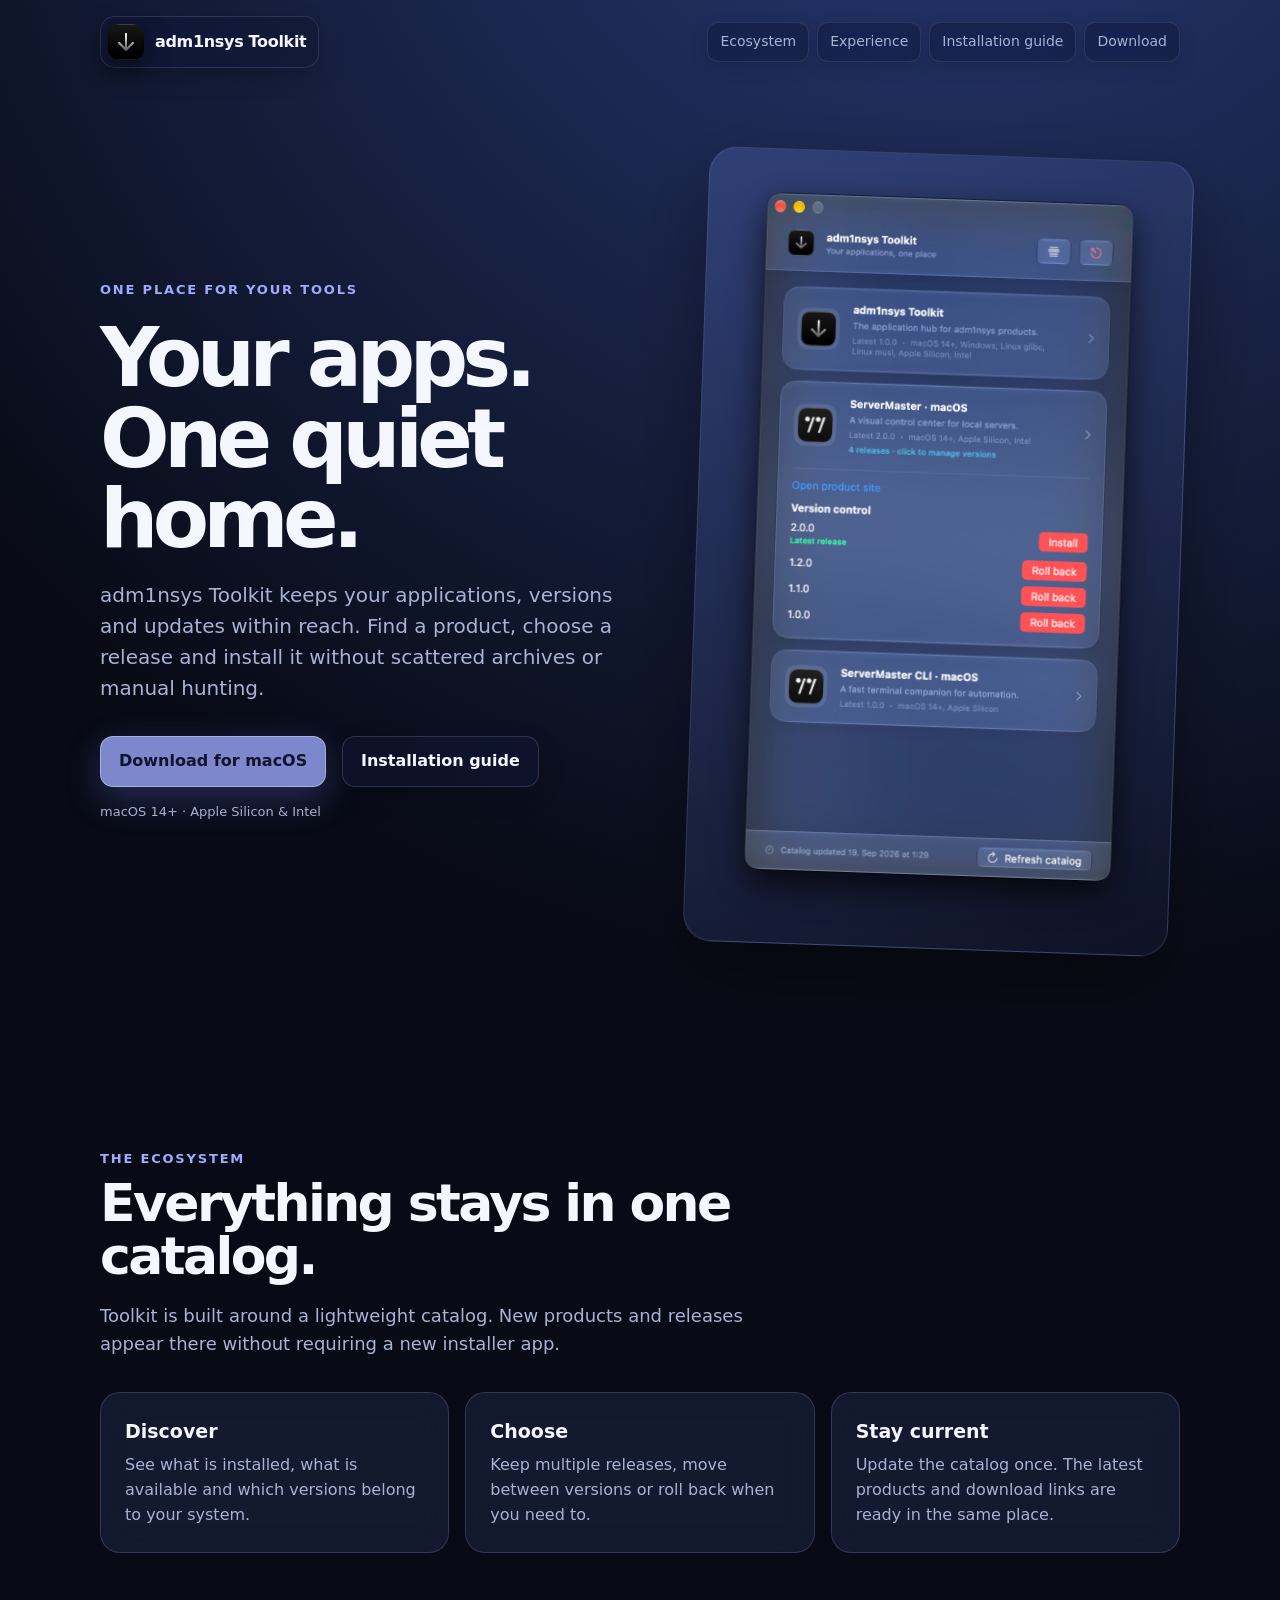
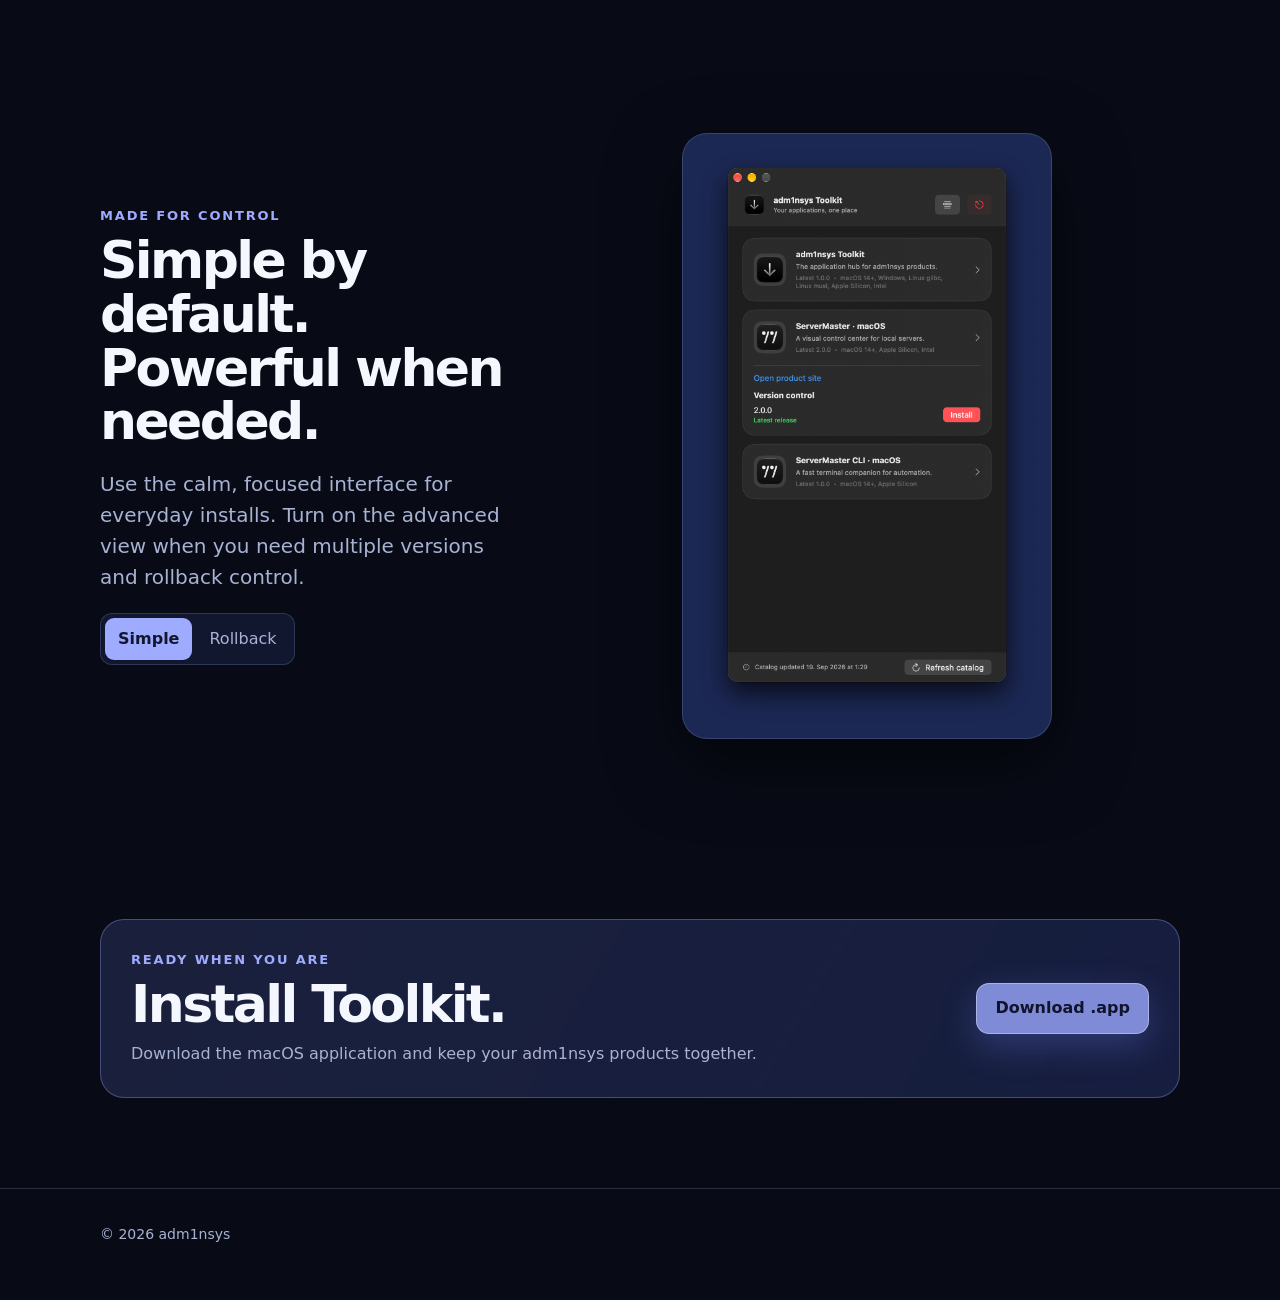
==== web/index.html @ e2509a9d "Add Toolkit app, catalog editor, and web experience" ====
<!doctype html>
<html lang="en">
<head>
  <meta charset="utf-8">
  <meta name="viewport" content="width=device-width, initial-scale=1">
  <meta name="description" content="adm1nsys Toolkit — one simple home for your applications.">
  <title>adm1nsys Toolkit</title>
  <link rel="icon" type="image/png" sizes="1024x1024" href="icon-iOS-Default-1024@1x.png">
  <link rel="stylesheet" href="styles.css">
</head>
<body>
  <header class="wrap">
    <nav class="nav" aria-label="Main navigation">
      <a class="brand" href="./"><span class="brand-mark" aria-hidden="true"></span><span>adm1nsys Toolkit</span></a>
      <div class="nav-links"><a href="#ecosystem">Ecosystem</a><a href="#experience">Experience</a><a href="gatekeeper.html">Installation guide</a><a href="#download">Download</a></div>
    </nav>
  </header>

  <main>
    <section class="wrap hero">
      <div>
        <div class="eyebrow">One place for your tools</div>
        <h1>Your apps.<br>One quiet home.</h1>
        <p class="lead">adm1nsys Toolkit keeps your applications, versions and updates within reach. Find a product, choose a release and install it without scattered archives or manual hunting.</p>
        <div class="actions"><a class="button" href="https://github.com/adm1nsys/ToolKit/releases/latest/download/adm1nsys-Toolkit.app.zip">Download for macOS</a><a class="button secondary" href="gatekeeper.html">Installation guide</a><span class="note">macOS 14+ · Apple Silicon &amp; Intel</span></div>
      </div>
      <div class="hero-card"><img src="screenshot2.png" alt="adm1nsys Toolkit with the modern glass interface"></div>
    </section>

    <section id="ecosystem" class="wrap">
      <div class="section-heading"><div class="eyebrow">The ecosystem</div><h2>Everything stays in one catalog.</h2><p>Toolkit is built around a lightweight catalog. New products and releases appear there without requiring a new installer app.</p></div>
      <div class="grid"><article class="card"><h3>Discover</h3><p>See what is installed, what is available and which versions belong to your system.</p></article><article class="card"><h3>Choose</h3><p>Keep multiple releases, move between versions or roll back when you need to.</p></article><article class="card"><h3>Stay current</h3><p>Update the catalog once. The latest products and download links are ready in the same place.</p></article></div>
    </section>

    <section id="experience" class="wrap compare">
      <div><div class="eyebrow">Made for control</div><h2>Simple by default.<br>Powerful when needed.</h2><p class="lead">Use the calm, focused interface for everyday installs. Turn on the advanced view when you need multiple versions and rollback control.</p><div class="toggle" role="tablist" aria-label="Interface preview"><button class="active" data-shot="simple" role="tab">Simple</button><button data-shot="advanced" role="tab">Rollback</button></div></div>
      <div><figure class="shot active" data-panel="simple"><img src="scrrenshot1.png" alt="Toolkit with background and glass effects disabled"></figure><figure class="shot" data-panel="advanced"><img src="screenshot2.png" alt="Toolkit with rollback version control enabled"></figure></div>
    </section>

    <section id="download" class="wrap"><div class="install"><div><div class="eyebrow">Ready when you are</div><h2>Install Toolkit.</h2><p>Download the macOS application and keep your adm1nsys products together.</p></div><a class="button" href="https://github.com/adm1nsys/ToolKit/releases/latest/download/adm1nsys-Toolkit.app.zip">Download .app</a></div></section>
  </main>
  <footer><div class="wrap"><span>© 2026 adm1nsys</span></div></footer>
  <script>document.querySelectorAll('[data-shot]').forEach(button => button.addEventListener('click', () => { document.querySelectorAll('[data-shot]').forEach(b => b.classList.toggle('active', b === button)); document.querySelectorAll('[data-panel]').forEach(panel => panel.classList.toggle('active', panel.dataset.panel === button.dataset.shot)); }));</script>
</body>
</html>
---- web/styles.css ----
:root {
  color-scheme: dark;
  --bg: #080b16;
  --panel: rgba(24, 31, 58, .72);
  --line: rgba(185, 201, 255, .18);
  --text: #f5f7ff;
  --muted: #a8b2d3;
  --accent: #9eabff;
  --accent-strong: #6f83ff;
}

* { box-sizing: border-box; }
html { scroll-behavior: smooth; }
body {
  margin: 0;
  min-width: 320px;
  background: radial-gradient(circle at 75% -10%, #293b79 0, transparent 38%), var(--bg);
  color: var(--text);
  font: 16px/1.55 Inter, ui-sans-serif, system-ui, -apple-system, BlinkMacSystemFont, sans-serif;
}
a { color: inherit; text-decoration: none; }
.wrap { width: min(1080px, calc(100% - 40px)); margin: auto; }
header { position: sticky; top: 0; z-index: 20; padding: 16px 0; }
.nav { display: flex; align-items: center; justify-content: space-between; }
.brand { display: flex; align-items: center; gap: 11px; padding: 7px 12px 7px 7px; border: 1px solid rgba(185, 201, 255, .16); border-radius: 15px; background: rgba(18, 24, 49, .58); box-shadow: 0 8px 25px #0003; backdrop-filter: blur(16px) saturate(140%); -webkit-backdrop-filter: blur(16px) saturate(140%); font-weight: 700; letter-spacing: -.02em; }
.brand-mark { width: 36px; height: 36px; border-radius: 11px; background: #050608 url('icon-iOS-Default-1024@1x.png') center/cover; box-shadow: 0 8px 24px #0008; }
.nav-links { display: flex; gap: 8px; color: var(--muted); font-size: 14px; }
.nav-links a { padding: 8px 12px; border: 1px solid rgba(185, 201, 255, .12); border-radius: 11px; background: rgba(18, 24, 49, .48); box-shadow: 0 6px 18px #0002; backdrop-filter: blur(14px) saturate(140%); -webkit-backdrop-filter: blur(14px) saturate(140%); transition: color .2s, background .2s, transform .2s; }
.nav-links a:hover { color: var(--text); background: rgba(52, 65, 116, .65); transform: translateY(-1px); }
.hero { display: grid; grid-template-columns: 1.05fr .95fr; gap: 60px; align-items: center; min-height: 650px; padding: 70px 0 110px; }
.eyebrow { color: var(--accent); font-size: 13px; letter-spacing: .14em; text-transform: uppercase; font-weight: 700; }
h1 { max-width: 680px; margin: 18px 0; font-size: clamp(46px, 7vw, 82px); line-height: .98; letter-spacing: -.07em; }
.lead { max-width: 560px; color: var(--muted); font-size: 20px; }
.actions { display: flex; align-items: center; gap: 16px; margin-top: 32px; flex-wrap: wrap; }
.button { display: inline-flex; align-items: center; justify-content: center; border-radius: 13px; padding: 12px 18px; background: rgba(158, 171, 255, .78); color: #10152d; font-weight: 750; box-shadow: 0 12px 35px #7184ff45; border: 1px solid rgba(255,255,255,.34); backdrop-filter: blur(14px) saturate(140%); -webkit-backdrop-filter: blur(14px) saturate(140%); transition: transform .2s, background .2s; }
.button:hover { background: #c1c9ff; transform: translateY(-2px); }
.button.secondary { background: rgba(18, 24, 49, .58); color: var(--text); border: 1px solid var(--line); box-shadow: 0 8px 25px #0003; }
.note { color: var(--muted); font-size: 13px; }
.hero-card { border: 1px solid var(--line); border-radius: 28px; padding: 13px; background: linear-gradient(145deg, #3c4e8d99, #11172f88); box-shadow: 0 30px 80px #0006; transform: rotate(2deg); }
.hero-card img { display: block; width: 100%; border-radius: 19px; }
section { padding: 90px 0; }
.section-heading { max-width: 680px; margin-bottom: 34px; }
h2 { margin: 8px 0 10px; font-size: clamp(30px, 5vw, 52px); line-height: 1.03; letter-spacing: -.05em; }
.section-heading p { color: var(--muted); font-size: 18px; }
.grid { display: grid; grid-template-columns: repeat(3, 1fr); gap: 16px; }
.card { padding: 24px; border: 1px solid var(--line); border-radius: 20px; background: var(--panel); backdrop-filter: blur(18px); }
.card h3 { margin: 0 0 7px; font-size: 19px; }
.card p { margin: 0; color: var(--muted); }
.install { display: grid; grid-template-columns: 1fr auto; align-items: center; gap: 25px; padding: 30px; border: 1px solid #9eabff55; border-radius: 24px; background: linear-gradient(120deg, #6576d433, #202b5c99); }
.install p { margin: 5px 0 0; color: var(--muted); }
.compare { display: grid; grid-template-columns: .8fr 1.2fr; gap: 35px; align-items: center; }
.toggle { display: inline-flex; gap: 4px; padding: 4px; border-radius: 12px; background: #10172f; border: 1px solid var(--line); }
.toggle button { border: 0; border-radius: 9px; padding: 9px 13px; color: var(--muted); background: transparent; cursor: pointer; font: inherit; }
.toggle button.active { background: var(--accent); color: #12172d; font-weight: 700; }
.shot { display: none; max-width: 370px; margin: auto; padding: 10px; border: 1px solid var(--line); border-radius: 25px; background: #1c2854; box-shadow: 0 24px 70px #0008; }
.shot.active { display: block; animation: fade .35s ease; }
.shot img { display: block; width: 100%; border-radius: 17px; }
footer { padding: 35px 0 55px; color: var(--muted); font-size: 14px; border-top: 1px solid var(--line); }
.not-found { min-height: 100vh; display: grid; place-items: center; text-align: center; }
.not-found h1 { font-size: clamp(70px, 16vw, 150px); margin: 0; }
.guide-hero { padding: 80px 0 55px; max-width: 760px; }
.steps { display: grid; gap: 22px; padding-bottom: 90px; }
.step { display: grid; grid-template-columns: 72px minmax(0, 1fr); gap: 22px; align-items: start; padding: 25px; border: 1px solid var(--line); border-radius: 22px; background: var(--panel); }
.step-number { display: grid; place-items: center; width: 52px; height: 52px; border-radius: 16px; background: var(--accent); color: #10152d; font-weight: 800; font-size: 20px; }
.step h2 { margin: 0 0 8px; font-size: 25px; letter-spacing: -.03em; }
.step p { margin: 0 0 17px; color: var(--muted); }
.step img { display: block; width: min(100%, 620px); max-height: 650px; object-fit: contain; object-position: left top; border-radius: 14px; border: 1px solid var(--line); background: #0b0d15; }
.security-note { display: flex; gap: 14px; align-items: flex-start; margin-top: 24px; padding: 18px; border-left: 3px solid var(--accent); border-radius: 8px; background: #7184ff14; color: var(--muted); }
.security-note strong { color: var(--text); }
@media (max-width: 760px) { .step { grid-template-columns: 1fr; } .step-number { width: 42px; height: 42px; } }
@keyframes fade { from { opacity: 0; transform: translateY(8px); } to { opacity: 1; transform: none; } }
@media (max-width: 760px) { .hero, .compare { grid-template-columns: 1fr; } .hero { padding-top: 45px; } .hero-card { max-width: 430px; margin: auto; } .grid { grid-template-columns: 1fr; } .install { grid-template-columns: 1fr; } .nav-links { display: none; } }
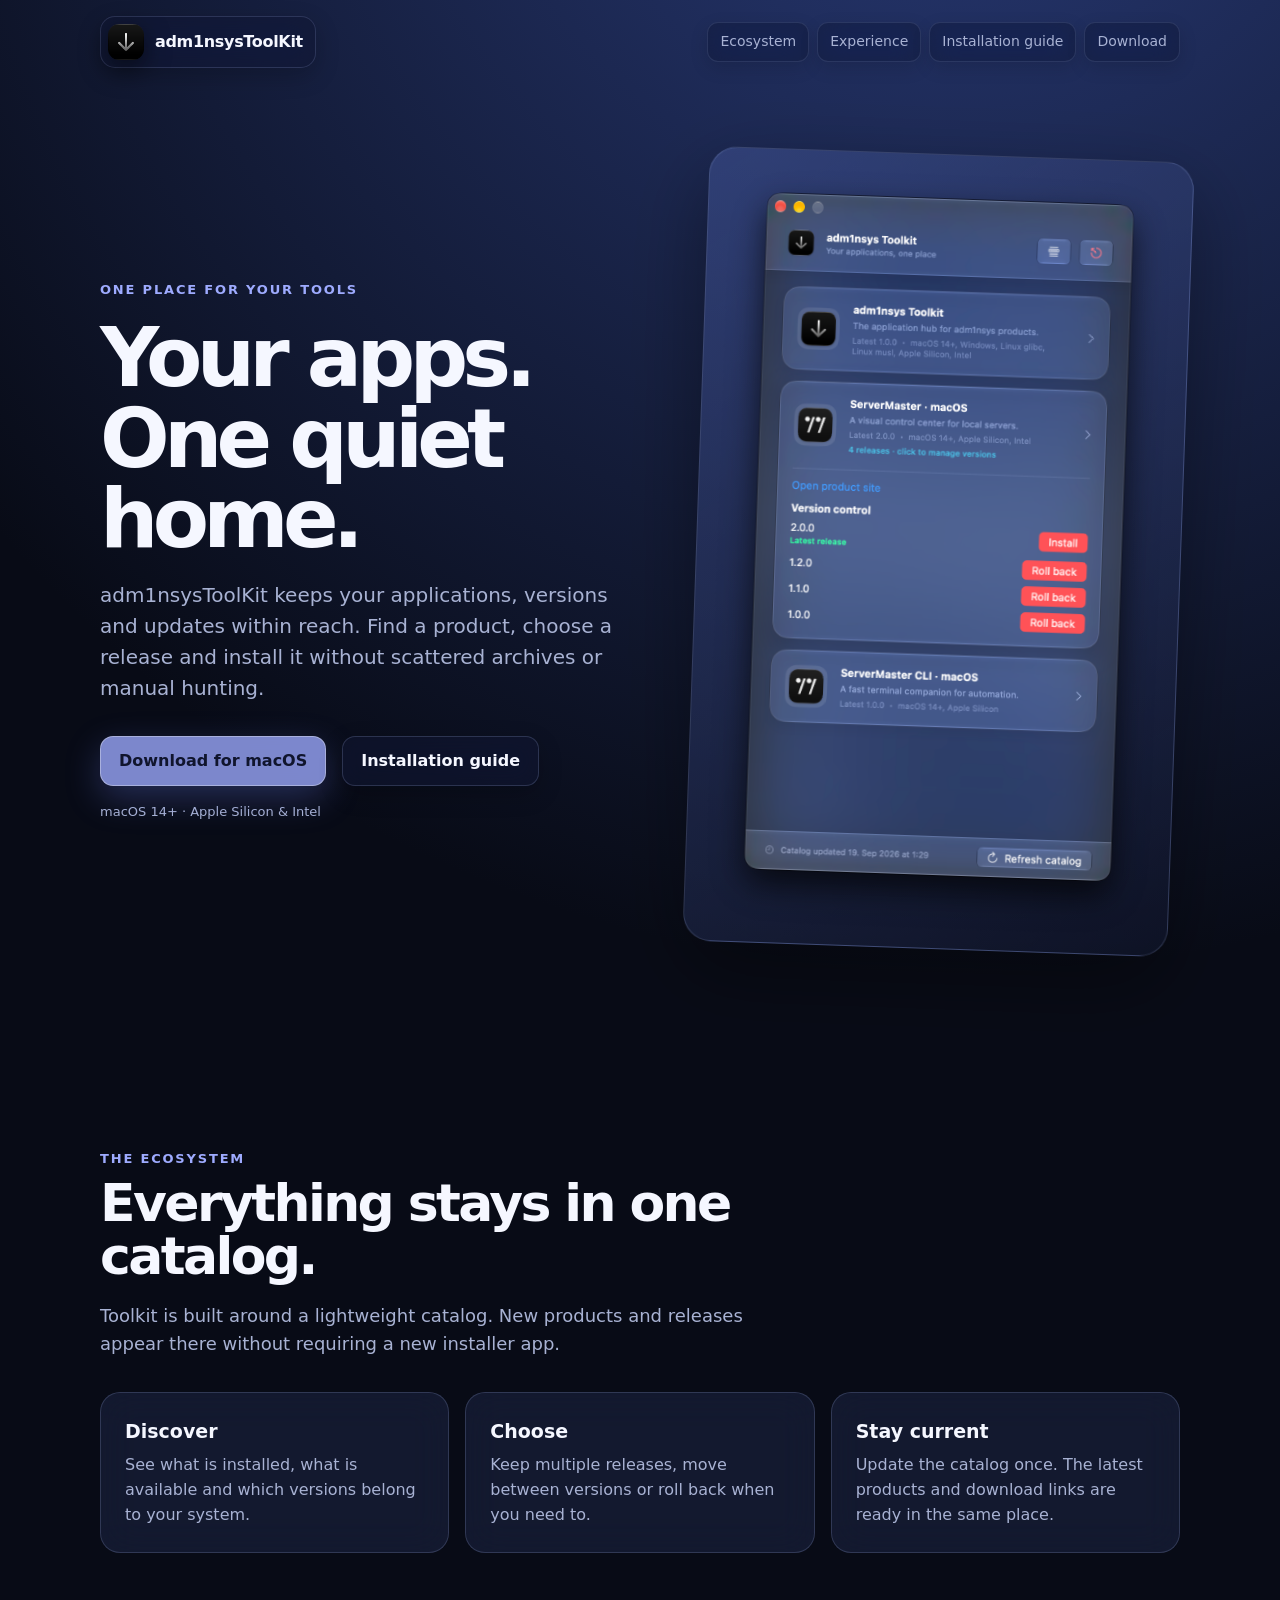
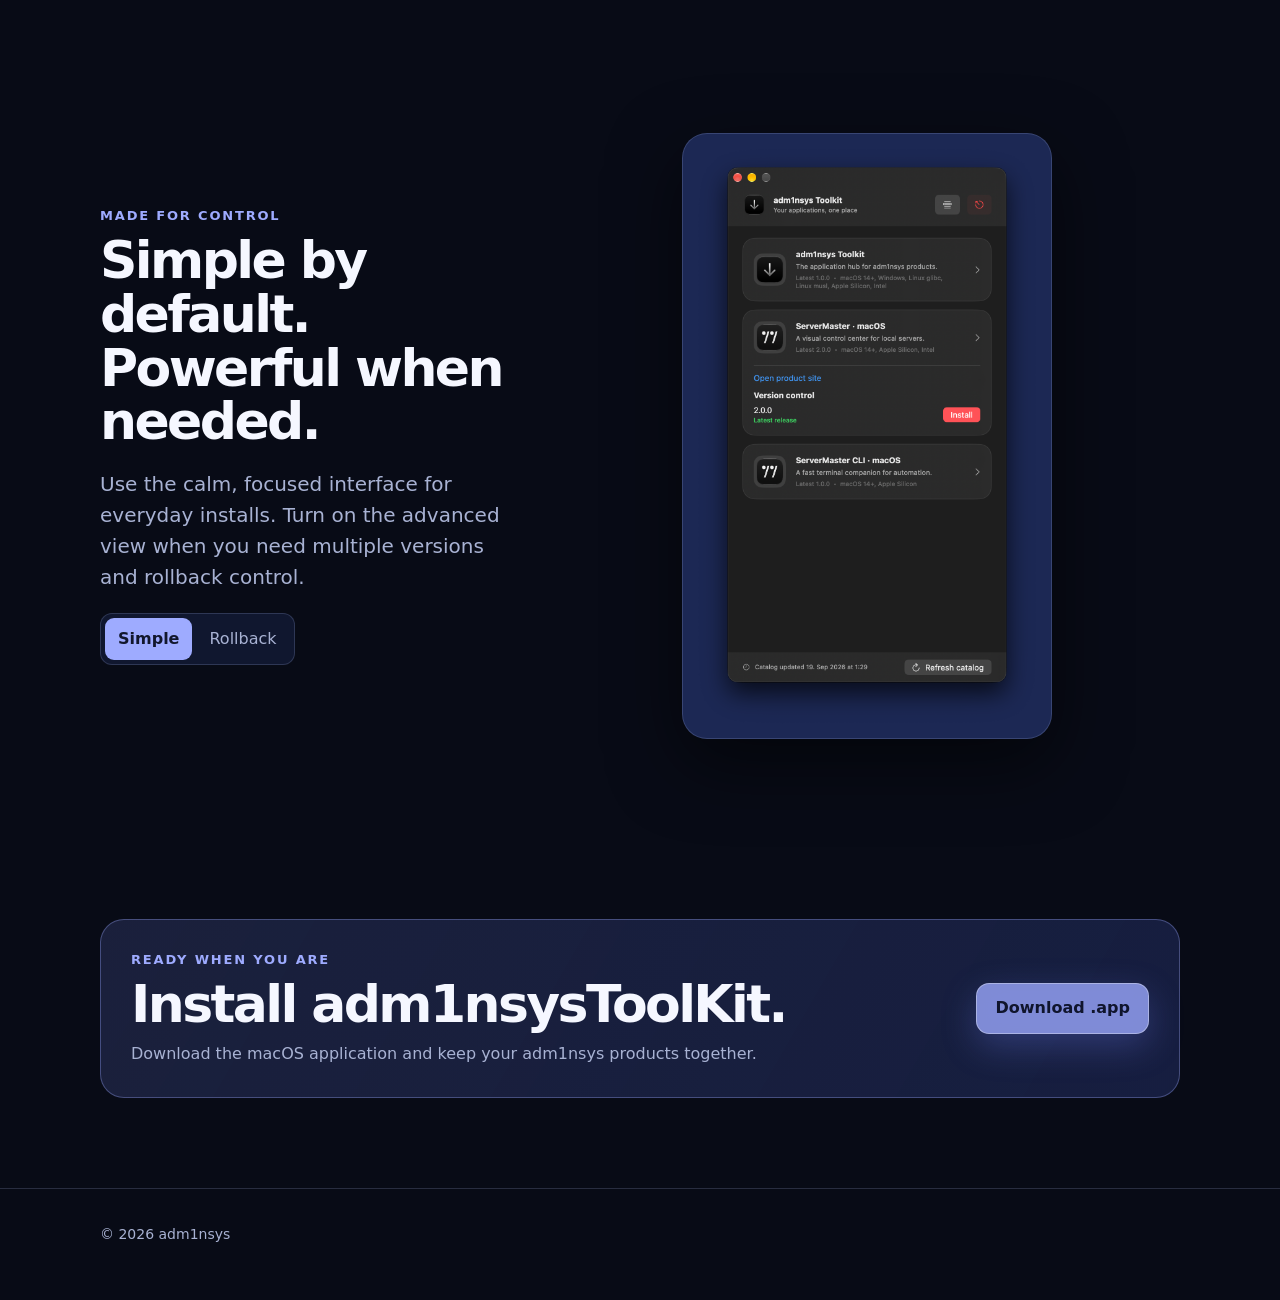
==== commit 09538477: "Update Toolkit branding and macOS download link" ====
--- a/web/index.html
+++ b/web/index.html
@@ -3,15 +3,15 @@
 <head>
   <meta charset="utf-8">
   <meta name="viewport" content="width=device-width, initial-scale=1">
-  <meta name="description" content="adm1nsys Toolkit — one simple home for your applications.">
-  <title>adm1nsys Toolkit</title>
+  <meta name="description" content="adm1nsysToolKit — one simple home for your applications.">
+  <title>adm1nsysToolKit</title>
   <link rel="icon" type="image/png" sizes="1024x1024" href="icon-iOS-Default-1024@1x.png">
   <link rel="stylesheet" href="styles.css">
 </head>
 <body>
   <header class="wrap">
     <nav class="nav" aria-label="Main navigation">
-      <a class="brand" href="./"><span class="brand-mark" aria-hidden="true"></span><span>adm1nsys Toolkit</span></a>
+      <a class="brand" href="./"><span class="brand-mark" aria-hidden="true"></span><span>adm1nsysToolKit</span></a>
       <div class="nav-links"><a href="#ecosystem">Ecosystem</a><a href="#experience">Experience</a><a href="gatekeeper.html">Installation guide</a><a href="#download">Download</a></div>
     </nav>
   </header>
@@ -21,8 +21,8 @@
       <div>
         <div class="eyebrow">One place for your tools</div>
         <h1>Your apps.<br>One quiet home.</h1>
-        <p class="lead">adm1nsys Toolkit keeps your applications, versions and updates within reach. Find a product, choose a release and install it without scattered archives or manual hunting.</p>
-        <div class="actions"><a class="button" href="https://github.com/adm1nsys/ToolKit/releases/latest/download/adm1nsys-Toolkit.app.zip">Download for macOS</a><a class="button secondary" href="gatekeeper.html">Installation guide</a><span class="note">macOS 14+ · Apple Silicon &amp; Intel</span></div>
+        <p class="lead">adm1nsysToolKit keeps your applications, versions and updates within reach. Find a product, choose a release and install it without scattered archives or manual hunting.</p>
+        <div class="actions"><a class="button" href="https://github.com/adm1nsys/ToolKit/releases/download/toolkit-v1.0.0-macos/Adm1nsysToolkit.app.zip">Download for macOS</a><a class="button secondary" href="gatekeeper.html">Installation guide</a><span class="note">macOS 14+ · Apple Silicon &amp; Intel</span></div>
       </div>
       <div class="hero-card"><img src="screenshot2.png" alt="adm1nsys Toolkit with the modern glass interface"></div>
     </section>
@@ -37,7 +37,7 @@
       <div><figure class="shot active" data-panel="simple"><img src="scrrenshot1.png" alt="Toolkit with background and glass effects disabled"></figure><figure class="shot" data-panel="advanced"><img src="screenshot2.png" alt="Toolkit with rollback version control enabled"></figure></div>
     </section>
 
-    <section id="download" class="wrap"><div class="install"><div><div class="eyebrow">Ready when you are</div><h2>Install Toolkit.</h2><p>Download the macOS application and keep your adm1nsys products together.</p></div><a class="button" href="https://github.com/adm1nsys/ToolKit/releases/latest/download/adm1nsys-Toolkit.app.zip">Download .app</a></div></section>
+    <section id="download" class="wrap"><div class="install"><div><div class="eyebrow">Ready when you are</div><h2>Install adm1nsysToolKit.</h2><p>Download the macOS application and keep your adm1nsys products together.</p></div><a class="button" href="https://github.com/adm1nsys/ToolKit/releases/download/toolkit-v1.0.0-macos/Adm1nsysToolkit.app.zip">Download .app</a></div></section>
   </main>
   <footer><div class="wrap"><span>© 2026 adm1nsys</span></div></footer>
   <script>document.querySelectorAll('[data-shot]').forEach(button => button.addEventListener('click', () => { document.querySelectorAll('[data-shot]').forEach(b => b.classList.toggle('active', b === button)); document.querySelectorAll('[data-panel]').forEach(panel => panel.classList.toggle('active', panel.dataset.panel === button.dataset.shot)); }));</script>
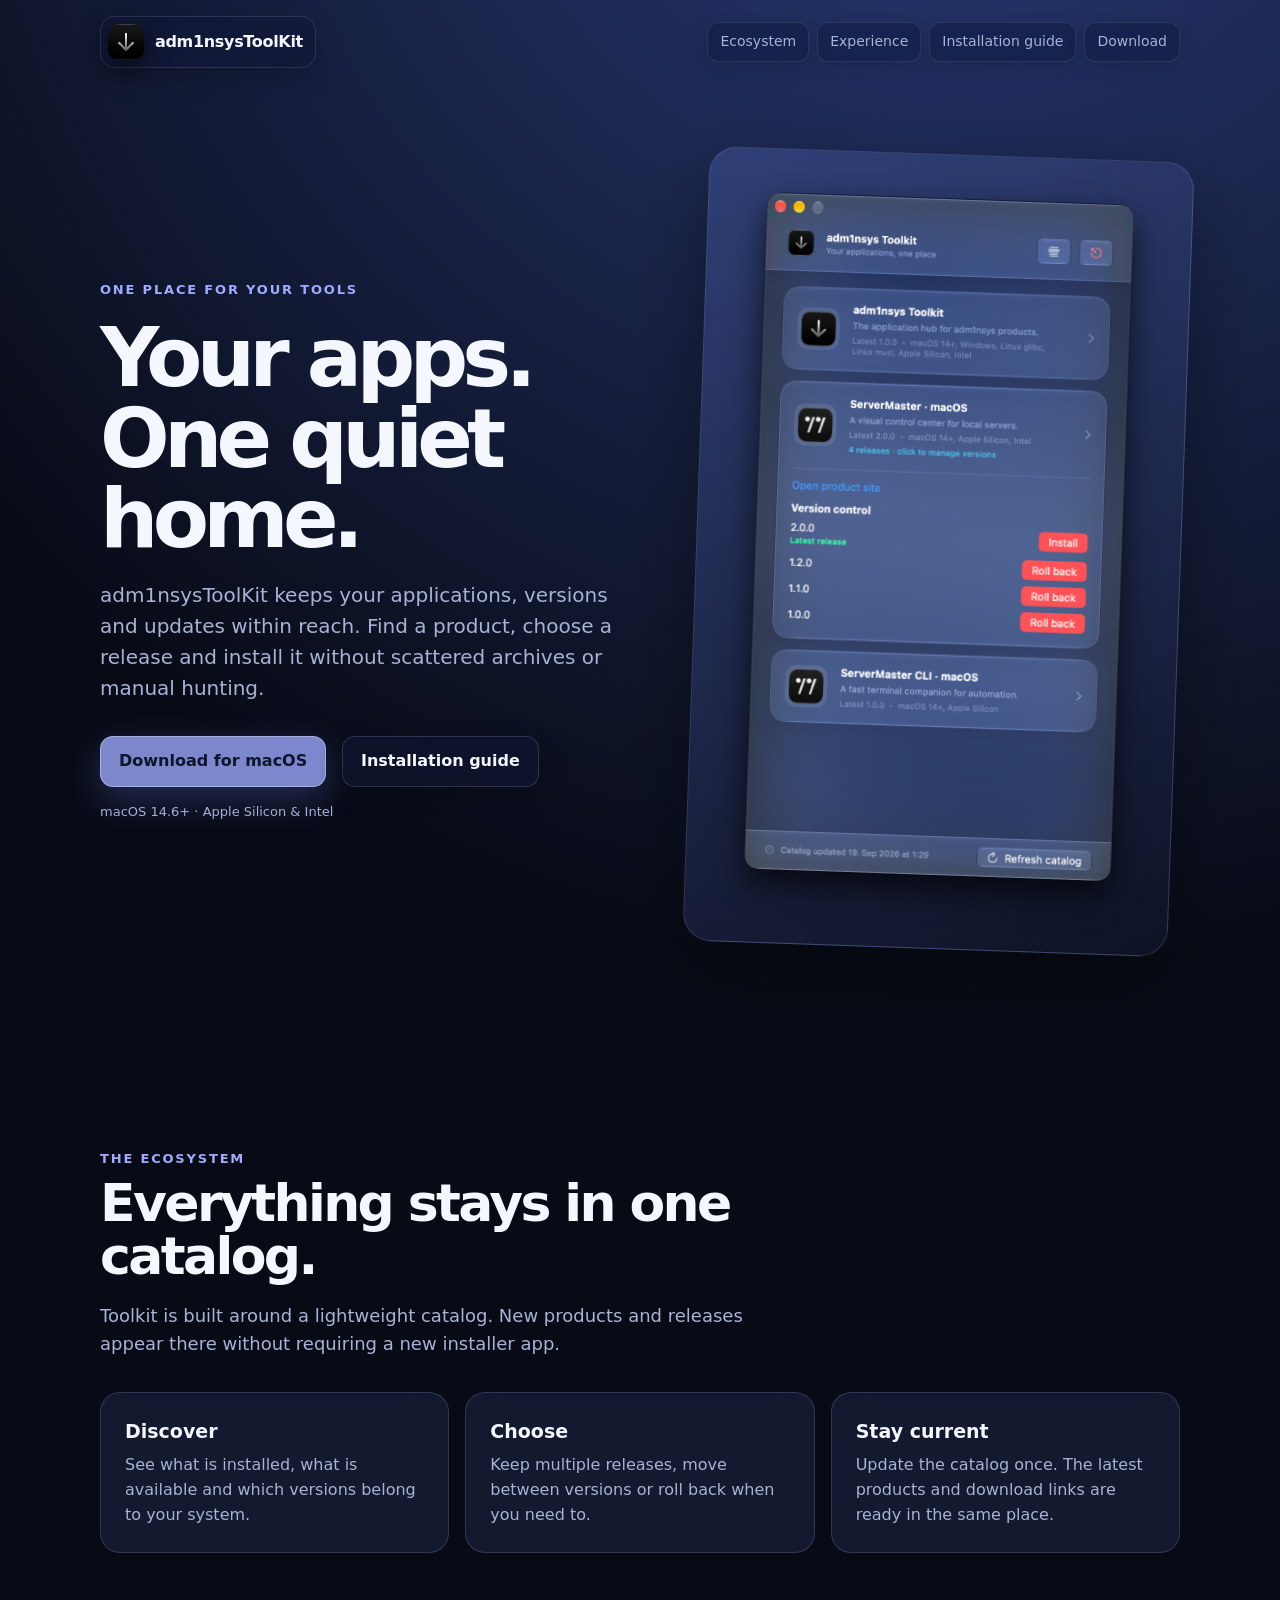
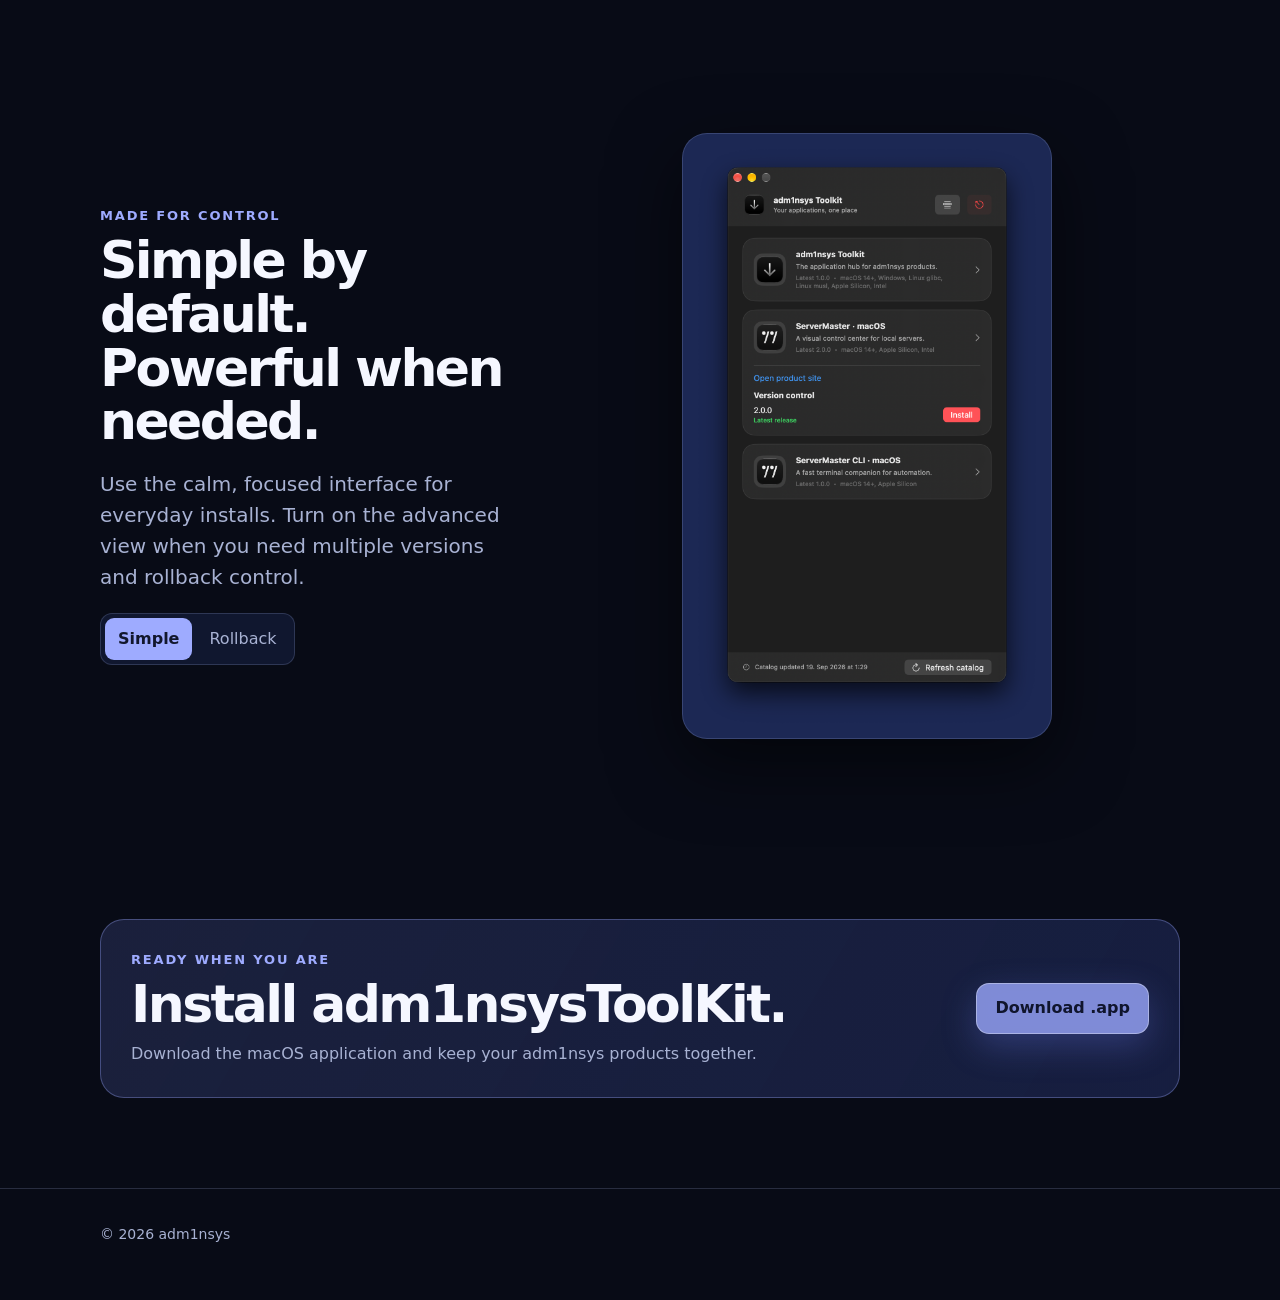
==== commit 7bca9685: "Version 1.0.1, GPL-3.0 license, project page and README in the shared style; site downloads the late" ====
--- a/web/index.html
+++ b/web/index.html
@@ -22,7 +22,7 @@
         <div class="eyebrow">One place for your tools</div>
         <h1>Your apps.<br>One quiet home.</h1>
         <p class="lead">adm1nsysToolKit keeps your applications, versions and updates within reach. Find a product, choose a release and install it without scattered archives or manual hunting.</p>
-        <div class="actions"><a class="button" href="https://github.com/adm1nsys/ToolKit/releases/download/toolkit-v1.0.0-macos/Adm1nsysToolkit.app.zip">Download for macOS</a><a class="button secondary" href="gatekeeper.html">Installation guide</a><span class="note">macOS 14+ · Apple Silicon &amp; Intel</span></div>
+        <div class="actions"><a class="button" href="https://github.com/adm1nsys/ToolKit/releases/latest/download/Adm1nsysToolkit.app.zip">Download for macOS</a><a class="button secondary" href="gatekeeper.html">Installation guide</a><span class="note">macOS 14.6+ · Apple Silicon &amp; Intel</span></div>
       </div>
       <div class="hero-card"><img src="screenshot2.png" alt="adm1nsys Toolkit with the modern glass interface"></div>
     </section>
@@ -37,7 +37,7 @@
       <div><figure class="shot active" data-panel="simple"><img src="scrrenshot1.png" alt="Toolkit with background and glass effects disabled"></figure><figure class="shot" data-panel="advanced"><img src="screenshot2.png" alt="Toolkit with rollback version control enabled"></figure></div>
     </section>
 
-    <section id="download" class="wrap"><div class="install"><div><div class="eyebrow">Ready when you are</div><h2>Install adm1nsysToolKit.</h2><p>Download the macOS application and keep your adm1nsys products together.</p></div><a class="button" href="https://github.com/adm1nsys/ToolKit/releases/download/toolkit-v1.0.0-macos/Adm1nsysToolkit.app.zip">Download .app</a></div></section>
+    <section id="download" class="wrap"><div class="install"><div><div class="eyebrow">Ready when you are</div><h2>Install adm1nsysToolKit.</h2><p>Download the macOS application and keep your adm1nsys products together.</p></div><a class="button" href="https://github.com/adm1nsys/ToolKit/releases/latest/download/Adm1nsysToolkit.app.zip">Download .app</a></div></section>
   </main>
   <footer><div class="wrap"><span>© 2026 adm1nsys</span></div></footer>
   <script>document.querySelectorAll('[data-shot]').forEach(button => button.addEventListener('click', () => { document.querySelectorAll('[data-shot]').forEach(b => b.classList.toggle('active', b === button)); document.querySelectorAll('[data-panel]').forEach(panel => panel.classList.toggle('active', panel.dataset.panel === button.dataset.shot)); }));</script>
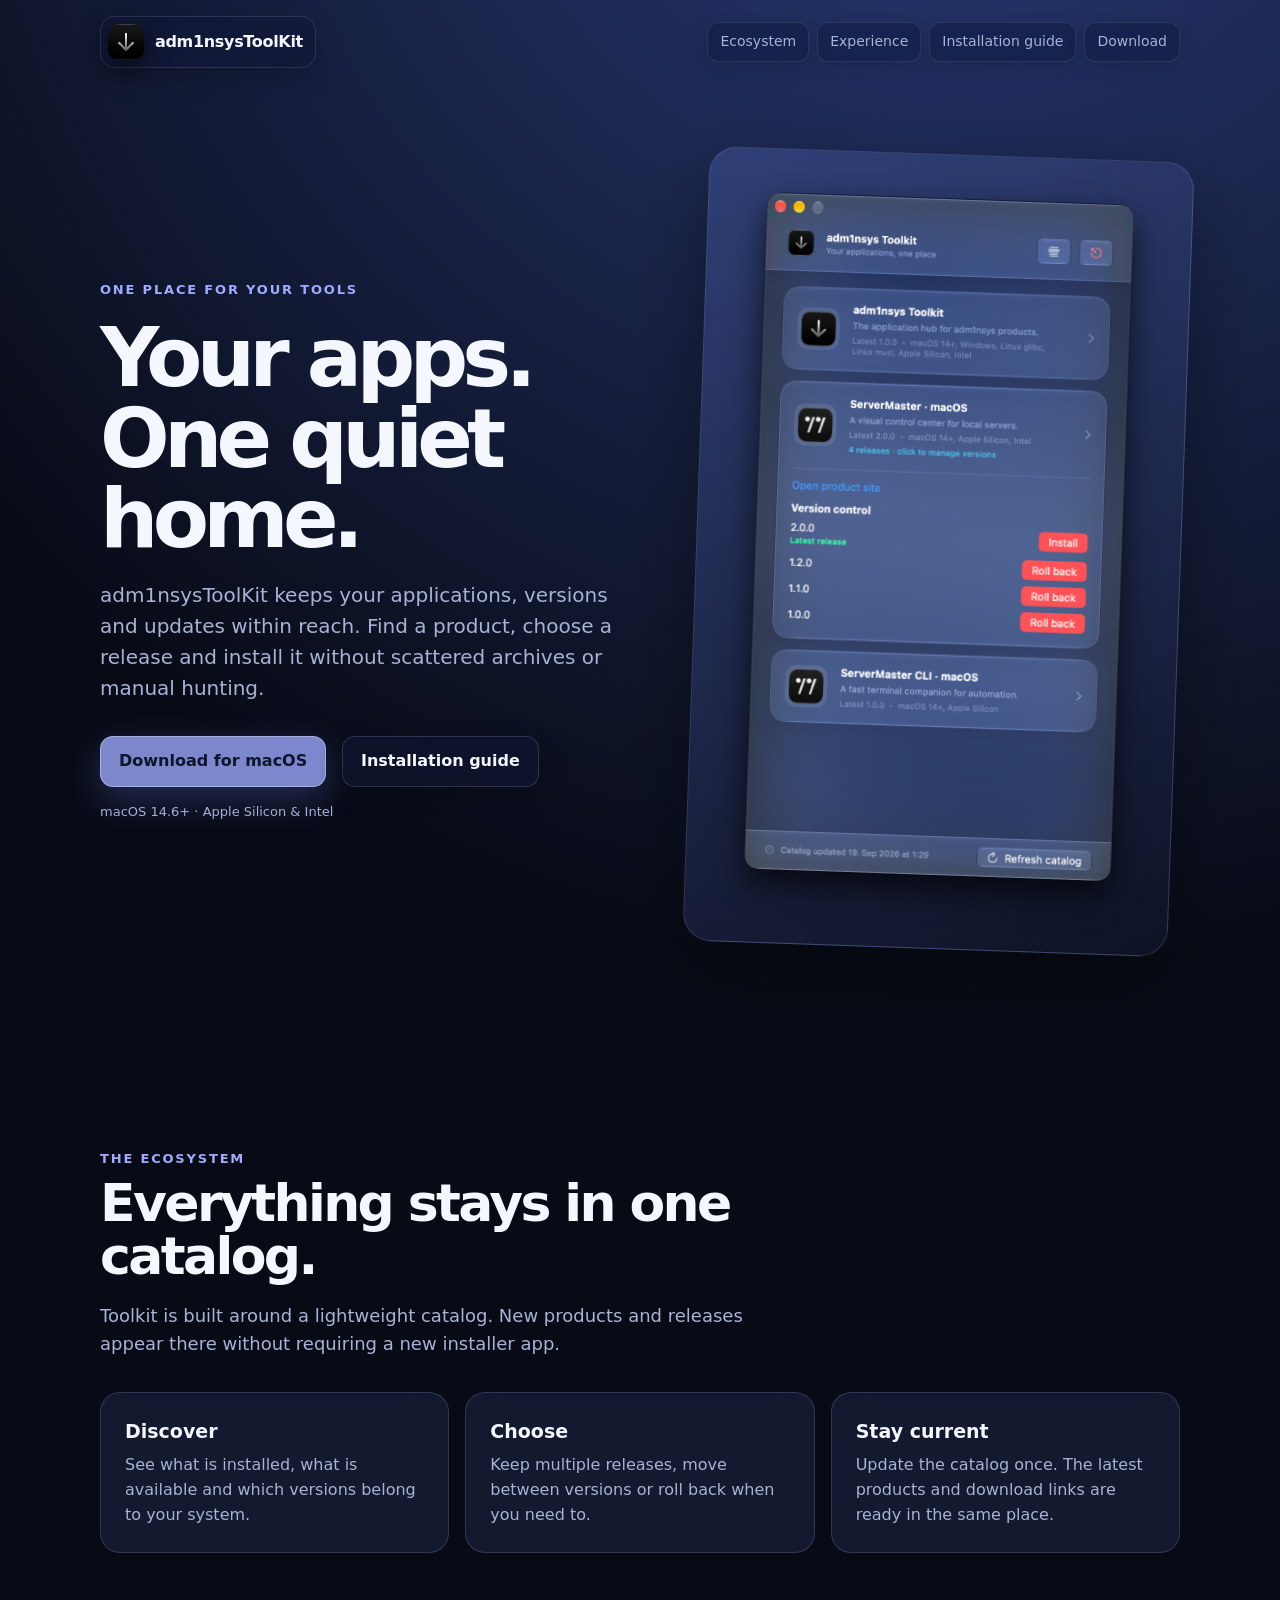
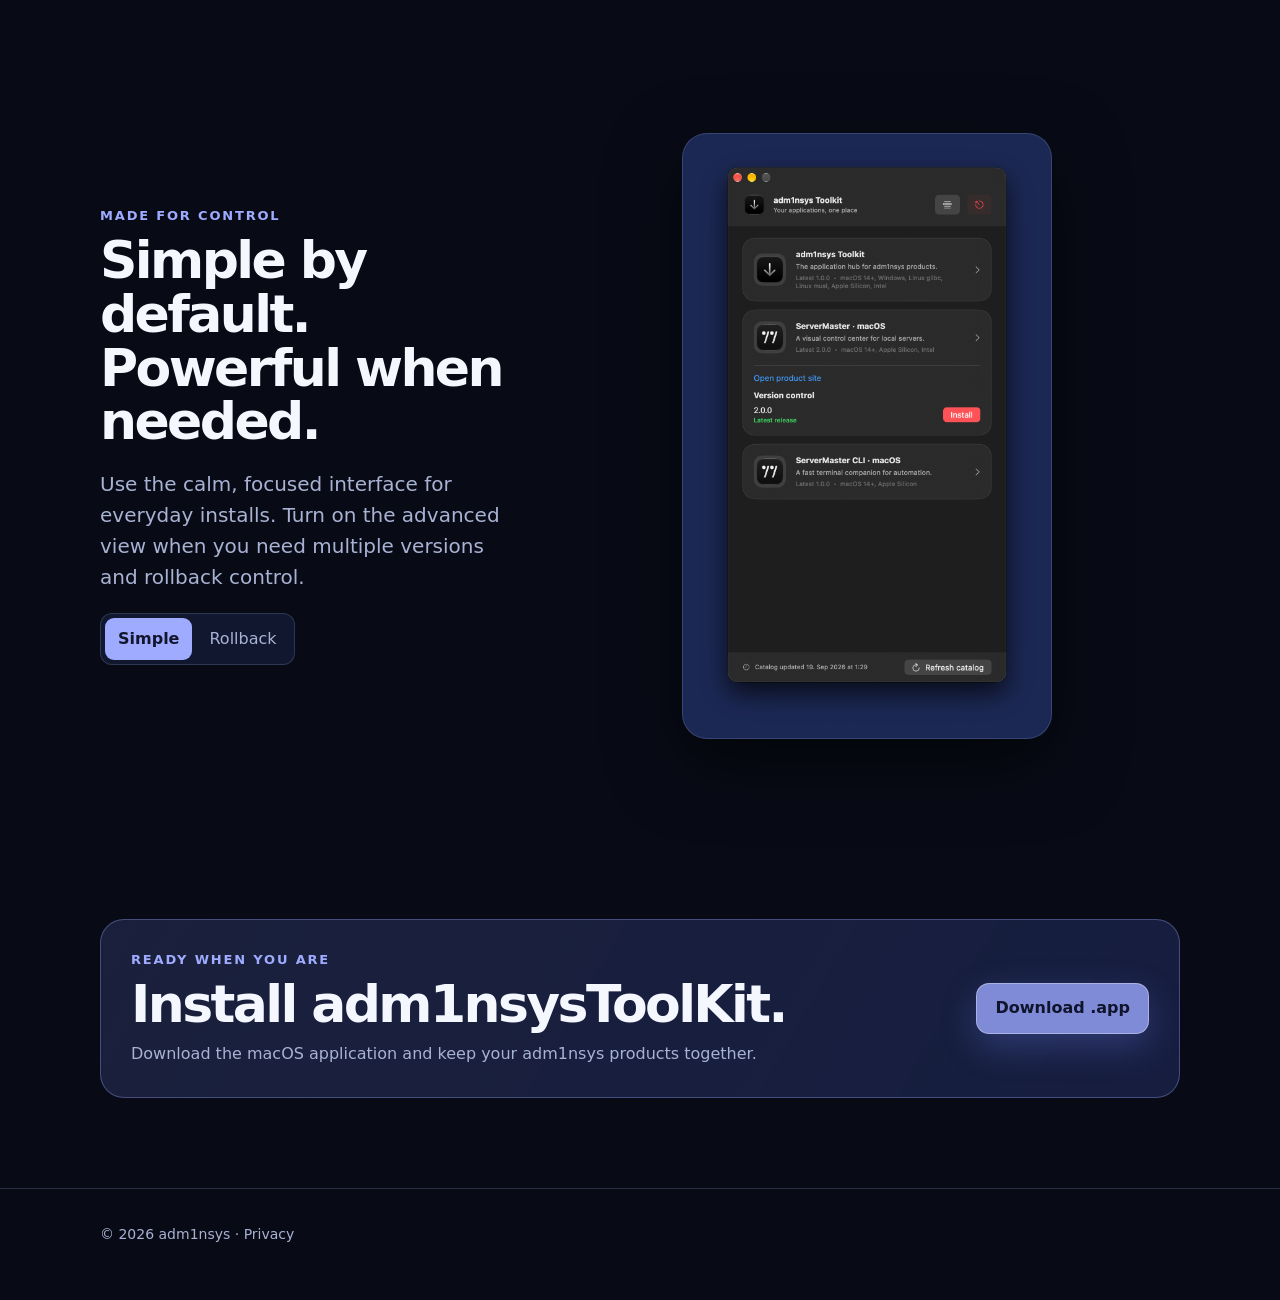
==== commit 0aac137e: "Footer: link to the privacy page" ====
--- a/web/index.html
+++ b/web/index.html
@@ -39,7 +39,7 @@
 
     <section id="download" class="wrap"><div class="install"><div><div class="eyebrow">Ready when you are</div><h2>Install adm1nsysToolKit.</h2><p>Download the macOS application and keep your adm1nsys products together.</p></div><a class="button" href="https://github.com/adm1nsys/ToolKit/releases/latest/download/Adm1nsysToolkit.app.zip">Download .app</a></div></section>
   </main>
-  <footer><div class="wrap"><span>© 2026 adm1nsys</span></div></footer>
+  <footer><div class="wrap"><span>© 2026 adm1nsys · <a href="/adm1nsys/datenschutz.html">Privacy</a></span></div></footer>
   <script>document.querySelectorAll('[data-shot]').forEach(button => button.addEventListener('click', () => { document.querySelectorAll('[data-shot]').forEach(b => b.classList.toggle('active', b === button)); document.querySelectorAll('[data-panel]').forEach(panel => panel.classList.toggle('active', panel.dataset.panel === button.dataset.shot)); }));</script>
 </body>
 </html>
